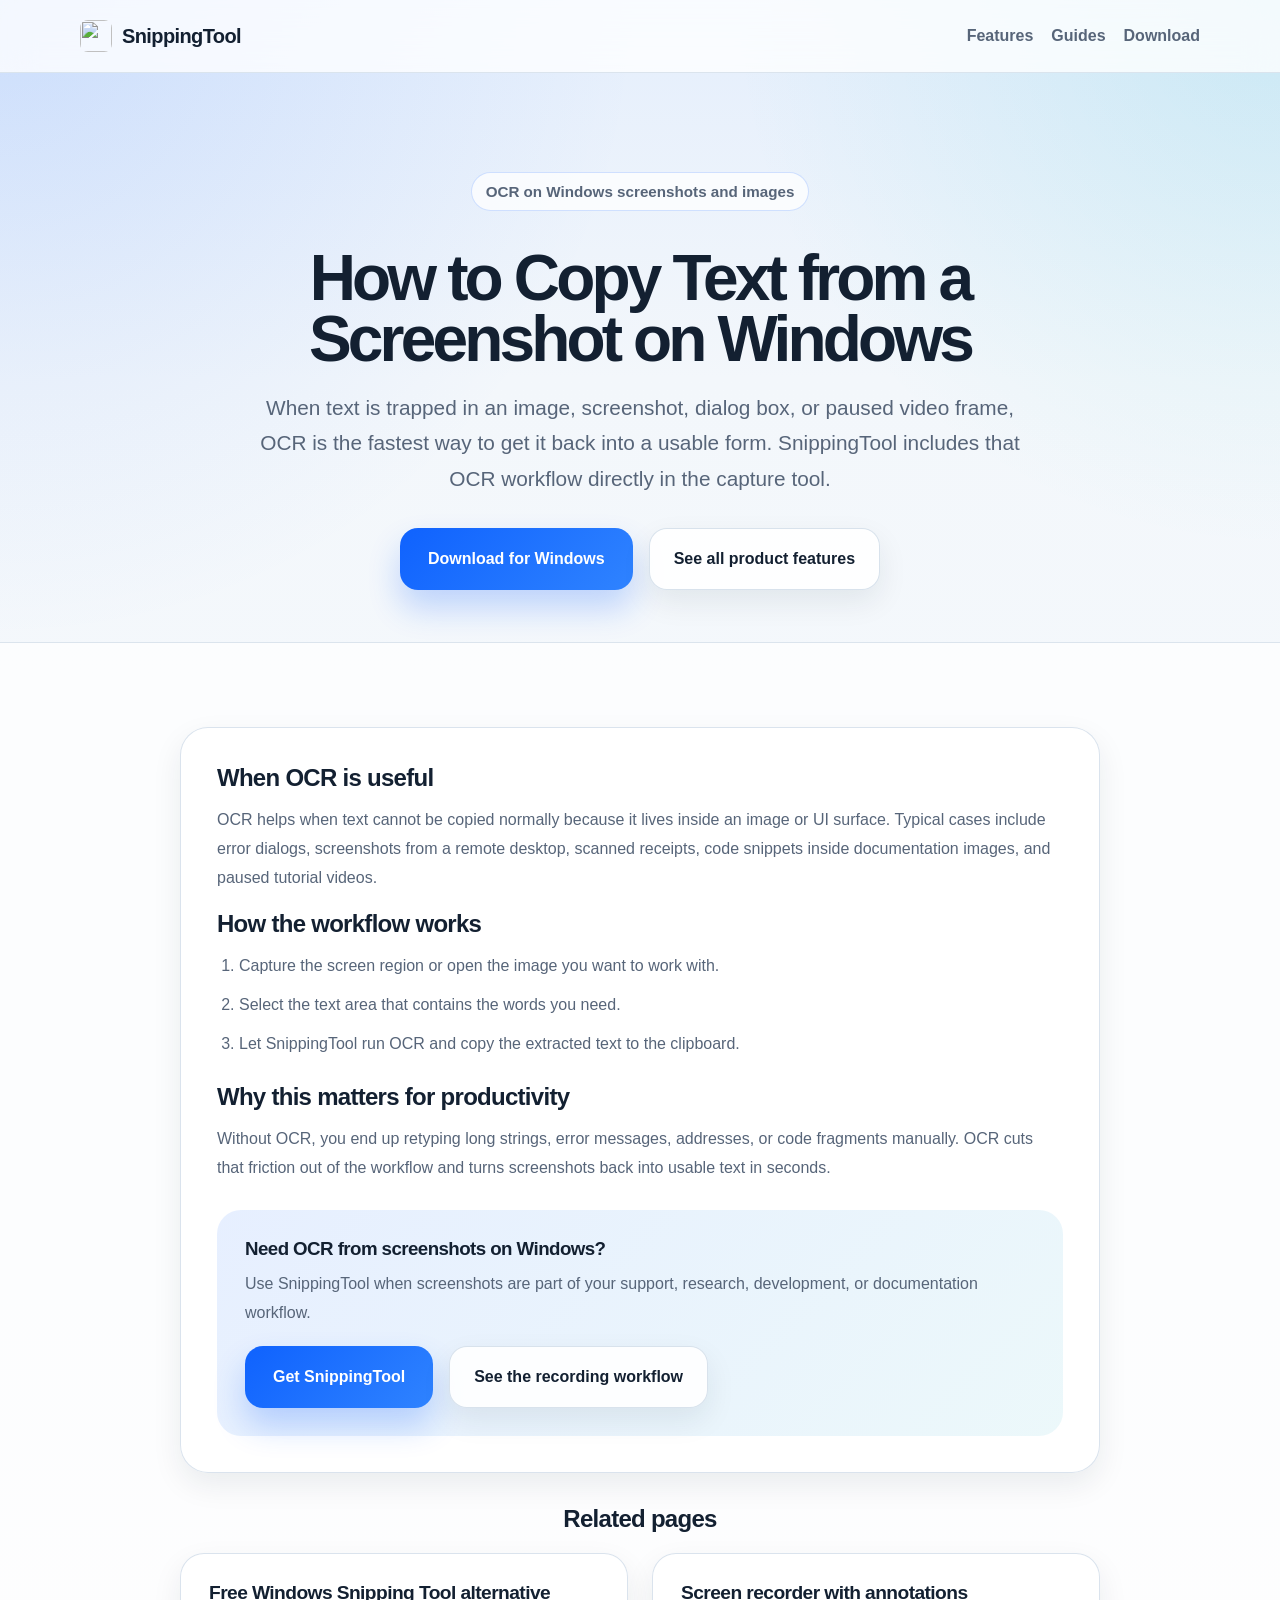
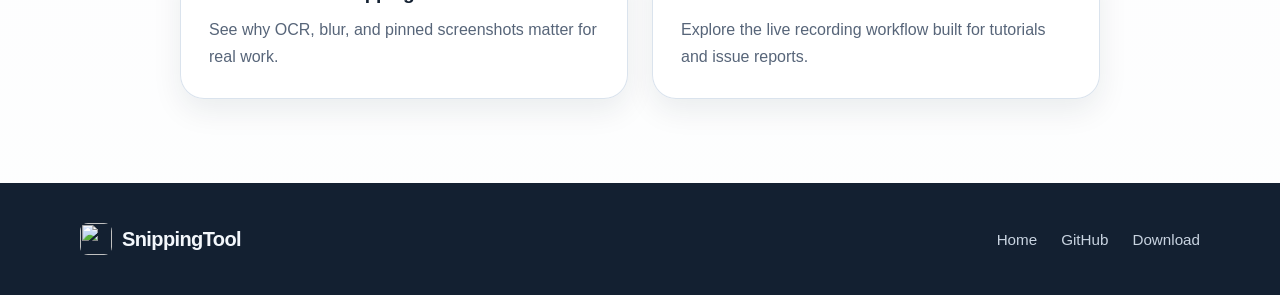
==== website/copy-text-from-screenshot-windows.html @ f59ec44c "Add guides section and three new resource pages" ====
<!DOCTYPE html>
<html lang="en">
<head>
    <meta charset="UTF-8">
    <meta name="viewport" content="width=device-width, initial-scale=1.0">
    <title>How to Copy Text from a Screenshot on Windows | SnippingTool</title>
    <meta name="description" content="Need to copy text from a screenshot on Windows? Use SnippingTool OCR to extract text from screenshots, images, and paused video frames.">
    <meta name="robots" content="index, follow">
    <link rel="canonical" href="https://dimitar-radenkov.github.io/SnippingTool/copy-text-from-screenshot-windows.html">
    <link rel="icon" href="./favicon.ico" sizes="any">
    <link rel="apple-touch-icon" href="./app-icon.png">
    <meta property="og:type" content="article">
    <meta property="og:title" content="How to Copy Text from a Screenshot on Windows | SnippingTool">
    <meta property="og:description" content="Use OCR to extract text from screenshots, images, and UI captures on Windows.">
    <meta property="og:url" content="https://dimitar-radenkov.github.io/SnippingTool/copy-text-from-screenshot-windows.html">
    <meta property="og:site_name" content="SnippingTool">
    <meta property="og:image" content="https://dimitar-radenkov.github.io/SnippingTool/app-icon.png">
    <meta name="twitter:card" content="summary">
    <meta name="twitter:title" content="How to Copy Text from a Screenshot on Windows | SnippingTool">
    <meta name="twitter:description" content="Extract text from screenshots on Windows with built-in OCR.">
    <meta name="twitter:image" content="https://dimitar-radenkov.github.io/SnippingTool/app-icon.png">
    <link rel="stylesheet" href="./styles.css">
    <script type="application/ld+json">
        {
            "@context": "https://schema.org",
            "@type": "HowTo",
            "name": "How to copy text from a screenshot on Windows",
            "description": "Extract text from screenshots using SnippingTool OCR on Windows.",
            "step": [
                {
                    "@type": "HowToStep",
                    "name": "Capture or open the image",
                    "text": "Take a screenshot or open an image that contains the text you need."
                },
                {
                    "@type": "HowToStep",
                    "name": "Use the OCR selection",
                    "text": "Select the text area so SnippingTool can process it with OCR."
                },
                {
                    "@type": "HowToStep",
                    "name": "Copy the extracted text",
                    "text": "Copy the recognized text to the clipboard and paste it where you need it."
                }
            ],
            "url": "https://dimitar-radenkov.github.io/SnippingTool/copy-text-from-screenshot-windows.html"
        }
    </script>
</head>
<body>
    <nav class="site-nav">
        <div class="container nav-inner">
            <a class="brand" href="./index.html" aria-label="Go to the SnippingTool homepage">
                <img src="./app-icon.png" alt="" class="brand-logo" width="32" height="32">
                <span>SnippingTool</span>
            </a>
            <div class="nav-links">
                <a href="./index.html#features" class="nav-link">Features</a>
                <a href="./index.html#resources" class="nav-link">Guides</a>
                <a href="https://github.com/dimitar-radenkov/SnippingTool/releases/latest" class="nav-link">Download</a>
            </div>
        </div>
    </nav>

    <main class="hero article-hero">
        <div class="container hero-panel">
            <p class="hero-eyebrow">OCR on Windows screenshots and images</p>
            <h1 class="hero-title article-title">How to Copy Text from a Screenshot on Windows</h1>
            <p class="hero-copy">When text is trapped in an image, screenshot, dialog box, or paused video frame, OCR is the fastest way to get it back into a usable form. SnippingTool includes that OCR workflow directly in the capture tool.</p>
            <div class="hero-actions">
                <a href="https://github.com/dimitar-radenkov/SnippingTool/releases/latest" class="primary-button">Download for Windows</a>
                <a href="./index.html#features" class="secondary-link">See all product features</a>
            </div>
        </div>
    </main>

    <section class="section">
        <div class="container">
            <div class="content-shell">
                <article class="content-card">
                    <h2>When OCR is useful</h2>
                    <p>OCR helps when text cannot be copied normally because it lives inside an image or UI surface. Typical cases include error dialogs, screenshots from a remote desktop, scanned receipts, code snippets inside documentation images, and paused tutorial videos.</p>

                    <h2>How the workflow works</h2>
                    <ol>
                        <li>Capture the screen region or open the image you want to work with.</li>
                        <li>Select the text area that contains the words you need.</li>
                        <li>Let SnippingTool run OCR and copy the extracted text to the clipboard.</li>
                    </ol>

                    <h2>Why this matters for productivity</h2>
                    <p>Without OCR, you end up retyping long strings, error messages, addresses, or code fragments manually. OCR cuts that friction out of the workflow and turns screenshots back into usable text in seconds.</p>

                    <div class="cta-panel">
                        <h3>Need OCR from screenshots on Windows?</h3>
                        <p>Use SnippingTool when screenshots are part of your support, research, development, or documentation workflow.</p>
                        <div class="hero-actions compact-actions">
                            <a href="https://github.com/dimitar-radenkov/SnippingTool/releases/latest" class="primary-button">Get SnippingTool</a>
                            <a href="./screen-recorder-with-annotations-windows.html" class="secondary-link">See the recording workflow</a>
                        </div>
                    </div>
                </article>

                <div class="related-links-block">
                    <h2 class="related-heading">Related pages</h2>
                    <div class="resource-grid compact-grid">
                        <a href="./windows-snipping-tool-alternative.html" class="resource-card">
                            <h3 class="resource-title">Free Windows Snipping Tool alternative</h3>
                            <p class="resource-copy">See why OCR, blur, and pinned screenshots matter for real work.</p>
                        </a>
                        <a href="./screen-recorder-with-annotations-windows.html" class="resource-card">
                            <h3 class="resource-title">Screen recorder with annotations</h3>
                            <p class="resource-copy">Explore the live recording workflow built for tutorials and issue reports.</p>
                        </a>
                    </div>
                </div>
            </div>
        </div>
    </section>

    <footer class="footer">
        <div class="container footer-inner">
            <div class="brand">
                <img src="./app-icon.png" alt="" class="brand-logo" width="32" height="32">
                <span>SnippingTool</span>
            </div>
            <div class="footer-links">
                <a href="./index.html">Home</a>
                <a href="https://github.com/dimitar-radenkov/SnippingTool">GitHub</a>
                <a href="https://github.com/dimitar-radenkov/SnippingTool/releases/latest">Download</a>
            </div>
        </div>
    </footer>
</body>
</html>
---- website/styles.css ----
:root {
    --background: #f3f7fb;
    --background-accent: #e4eefc;
    --surface: rgba(255, 255, 255, 0.84);
    --surface-strong: #ffffff;
    --text: #132031;
    --muted: #576579;
    --line: #d7e1ec;
    --shadow: 0 24px 60px rgba(19, 32, 49, 0.12);
    --shadow-soft: 0 12px 30px rgba(19, 32, 49, 0.08);
    --accent: #0f62fe;
    --accent-strong: #0a4fd1;
    --accent-soft: #deebff;
    --success: #087443;
    --success-soft: #dcfce7;
    --error: #b42318;
    --error-soft: #fee4e2;
}

* {
    box-sizing: border-box;
}

html {
    scroll-behavior: smooth;
}

body {
    margin: 0;
    min-height: 100vh;
    color: var(--text);
    font-family: Bahnschrift, "Aptos", "Segoe UI", sans-serif;
    background:
        radial-gradient(circle at top left, rgba(15, 98, 254, 0.12), transparent 28%),
        radial-gradient(circle at top right, rgba(0, 183, 195, 0.12), transparent 24%),
        linear-gradient(180deg, var(--background-accent) 0%, var(--background) 20%, #f8fbfe 100%);
}

a {
    color: inherit;
    text-decoration: none;
}

button {
    font: inherit;
}

.container {
    width: min(1120px, calc(100% - 32px));
    margin: 0 auto;
}

.site-nav {
    position: sticky;
    top: 0;
    z-index: 10;
    border-bottom: 1px solid rgba(215, 225, 236, 0.9);
    background: rgba(255, 255, 255, 0.78);
    -webkit-backdrop-filter: blur(16px);
    backdrop-filter: blur(16px);
}

.nav-inner {
    display: flex;
    align-items: center;
    justify-content: space-between;
    gap: 16px;
    min-height: 72px;
}

.brand {
    display: inline-flex;
    align-items: center;
    gap: 10px;
    font-size: 1.25rem;
    font-weight: 700;
    letter-spacing: -0.03em;
}

.brand-logo {
    display: block;
    flex-shrink: 0;
    width: 32px;
    height: 32px;
    border-radius: 8px;
}

.nav-links {
    display: flex;
    align-items: center;
    gap: 18px;
}

.nav-link {
    color: var(--muted);
    font-weight: 600;
    transition: color 0.2s ease;
}

.nav-link:hover,
.nav-link:focus-visible {
    color: var(--accent);
}

.github-link {
    display: inline-flex;
    align-items: center;
    justify-content: center;
    width: 44px;
    height: 44px;
    border: 1px solid var(--line);
    border-radius: 999px;
    background: rgba(255, 255, 255, 0.92);
    box-shadow: var(--shadow-soft);
    color: var(--muted);
    transition:
        transform 0.2s ease,
        color 0.2s ease,
        border-color 0.2s ease;
}

.github-link:hover,
.github-link:focus-visible {
    transform: translateY(-1px);
    color: var(--text);
    border-color: rgba(15, 98, 254, 0.35);
}

.hero {
    padding: 84px 0 72px;
}

.hero-panel {
    text-align: center;
}

.hero-eyebrow {
    display: inline-flex;
    align-items: center;
    gap: 8px;
    padding: 10px 14px;
    border: 1px solid rgba(15, 98, 254, 0.18);
    border-radius: 999px;
    background: rgba(255, 255, 255, 0.74);
    color: var(--muted);
    font-size: 0.95rem;
    font-weight: 600;
}

.hero-title {
    margin: 22px auto 20px;
    max-width: 860px;
    font-size: clamp(3rem, 5vw, 5rem);
    line-height: 0.95;
    letter-spacing: -0.06em;
}

.gradient-text {
    background: linear-gradient(120deg, #0f62fe 0%, #0aa6c2 100%);
    -webkit-background-clip: text;
    background-clip: text;
    color: transparent;
}

.hero-copy {
    margin: 0 auto 32px;
    max-width: 760px;
    color: var(--muted);
    font-size: clamp(1.1rem, 2vw, 1.3rem);
    line-height: 1.7;
}

.hero-actions {
    display: flex;
    flex-wrap: wrap;
    justify-content: center;
    align-items: stretch;
    gap: 16px;
    margin-bottom: 12px;
}

.primary-button {
    display: inline-flex;
    align-items: center;
    justify-content: center;
    gap: 12px;
    min-height: 62px;
    padding: 0 28px;
    border-radius: 18px;
    background: linear-gradient(135deg, var(--accent) 0%, #2f83ff 100%);
    color: #ffffff;
    font-weight: 700;
    box-shadow: 0 18px 32px rgba(15, 98, 254, 0.24);
    transition:
        transform 0.2s ease,
        box-shadow 0.2s ease,
        background 0.2s ease;
}

.primary-button:hover,
.primary-button:focus-visible {
    transform: translateY(-2px);
    box-shadow: 0 22px 38px rgba(15, 98, 254, 0.28);
    background: linear-gradient(135deg, var(--accent-strong) 0%, #226fe3 100%);
}

.command-button {
    position: relative;
    display: inline-flex;
    align-items: center;
    justify-content: space-between;
    gap: 18px;
    min-height: 62px;
    max-width: 100%;
    padding: 0 20px;
    border: 1px solid var(--line);
    border-radius: 18px;
    background: rgba(255, 255, 255, 0.9);
    color: var(--text);
    cursor: pointer;
    box-shadow:
        inset 0 1px 0 rgba(255, 255, 255, 0.8),
        var(--shadow-soft);
    transition:
        transform 0.2s ease,
        border-color 0.2s ease,
        box-shadow 0.2s ease;
}

.command-button:hover,
.command-button:focus-visible {
    transform: translateY(-2px);
    border-color: rgba(15, 98, 254, 0.35);
    box-shadow:
        inset 0 1px 0 rgba(255, 255, 255, 0.8),
        0 18px 34px rgba(19, 32, 49, 0.12);
}

.command-button:disabled {
    cursor: progress;
    opacity: 0.86;
}

.command-content {
    display: flex;
    align-items: center;
    gap: 12px;
    min-width: 0;
}

.command-text {
    min-width: 0;
    overflow-wrap: anywhere;
    text-align: left;
    color: #29384a;
    font-family: Consolas, "Cascadia Code", monospace;
    font-size: 0.95rem;
}

.command-prefix {
    color: #7b8794;
}

.command-icon {
    flex-shrink: 0;
    color: #6f7a88;
}

.command-tooltip {
    position: absolute;
    top: -42px;
    left: 50%;
    transform: translateX(-50%);
    padding: 6px 10px;
    border-radius: 999px;
    background: #132031;
    color: #ffffff;
    font-size: 0.78rem;
    font-weight: 600;
    white-space: nowrap;
    opacity: 0;
    pointer-events: none;
    transition: opacity 0.2s ease;
}

.command-button:hover .command-tooltip,
.command-button:focus-visible .command-tooltip {
    opacity: 1;
}

.copy-status {
    min-height: 24px;
    margin: 0 0 48px;
    color: var(--muted);
    font-size: 0.95rem;
    font-weight: 600;
}

.copy-status.is-success {
    color: var(--success);
}

.copy-status.is-error {
    color: var(--error);
}

.video-shell {
    position: relative;
    overflow: hidden;
    max-width: 1040px;
    margin: 0 auto;
    border: 1px solid rgba(215, 225, 236, 0.9);
    border-radius: 28px;
    background: var(--surface-strong);
    box-shadow: var(--shadow);
}

.video-overlay {
    position: absolute;
    inset: 0;
    pointer-events: none;
    background: linear-gradient(180deg, transparent 0%, rgba(19, 32, 49, 0.1) 100%);
}

.video-player {
    display: block;
    width: 100%;
    height: auto;
}

.section {
    padding: 84px 0;
    border-top: 1px solid rgba(215, 225, 236, 0.9);
    background: rgba(255, 255, 255, 0.72);
}

.section-alt {
    background: linear-gradient(180deg, rgba(230, 240, 252, 0.58) 0%, rgba(255, 255, 255, 0.86) 100%);
}

.section-header {
    max-width: 680px;
    margin: 0 auto 48px;
    text-align: center;
}

.section-title {
    margin: 0 0 14px;
    font-size: clamp(2rem, 3vw, 2.8rem);
    letter-spacing: -0.04em;
}

.section-copy {
    margin: 0;
    color: var(--muted);
    font-size: 1.1rem;
}

.feature-grid {
    display: grid;
    grid-template-columns: repeat(2, minmax(0, 1fr));
    gap: 24px;
}

.comparison-grid {
    display: grid;
    grid-template-columns: repeat(3, minmax(0, 1fr));
    gap: 24px;
    margin-bottom: 28px;
}

.resource-grid {
    display: grid;
    grid-template-columns: repeat(3, minmax(0, 1fr));
    gap: 24px;
}

.resource-card {
    display: block;
    padding: 28px;
    border: 1px solid rgba(215, 225, 236, 0.92);
    border-radius: 24px;
    background: rgba(255, 255, 255, 0.96);
    box-shadow: var(--shadow-soft);
    transition:
        transform 0.2s ease,
        border-color 0.2s ease,
        box-shadow 0.2s ease;
}

.resource-card:hover,
.resource-card:focus-visible {
    transform: translateY(-2px);
    border-color: rgba(15, 98, 254, 0.26);
    box-shadow: 0 18px 34px rgba(19, 32, 49, 0.12);
}

.resource-title {
    margin: 0 0 12px;
    font-size: 1.2rem;
    letter-spacing: -0.03em;
}

.resource-copy {
    margin: 0;
    color: var(--muted);
    line-height: 1.7;
}

.comparison-card {
    padding: 28px;
    border: 1px solid rgba(215, 225, 236, 0.92);
    border-radius: 24px;
    background: rgba(255, 255, 255, 0.96);
    box-shadow: var(--shadow-soft);
}

.comparison-title {
    margin: 0 0 12px;
    font-size: 1.2rem;
    letter-spacing: -0.03em;
}

.comparison-copy {
    margin: 0;
    color: var(--muted);
    line-height: 1.7;
}

.seo-copy-block {
    max-width: 920px;
    margin: 0 auto;
    color: var(--muted);
    font-size: 1.05rem;
    line-height: 1.8;
}

.seo-copy-block p {
    margin: 0 0 16px;
}

.seo-copy-block p:last-child {
    margin-bottom: 0;
}

.article-hero {
    padding-bottom: 40px;
}

.article-title {
    max-width: 900px;
}

.secondary-link {
    display: inline-flex;
    align-items: center;
    justify-content: center;
    min-height: 62px;
    padding: 0 24px;
    border: 1px solid rgba(215, 225, 236, 0.96);
    border-radius: 18px;
    background: rgba(255, 255, 255, 0.88);
    color: var(--text);
    font-weight: 700;
    box-shadow: var(--shadow-soft);
    transition:
        transform 0.2s ease,
        border-color 0.2s ease,
        box-shadow 0.2s ease;
}

.secondary-link:hover,
.secondary-link:focus-visible {
    transform: translateY(-2px);
    border-color: rgba(15, 98, 254, 0.26);
    box-shadow: 0 18px 34px rgba(19, 32, 49, 0.12);
}

.content-shell {
    max-width: 920px;
    margin: 0 auto;
}

.content-card {
    padding: 36px;
    border: 1px solid rgba(215, 225, 236, 0.92);
    border-radius: 28px;
    background: rgba(255, 255, 255, 0.96);
    box-shadow: var(--shadow-soft);
}

.content-card h2,
.content-card h3 {
    margin: 0 0 14px;
    letter-spacing: -0.03em;
}

.content-card h2 + p,
.content-card h2 + ul,
.content-card h2 + ol,
.content-card h3 + p {
    margin-top: 0;
}

.content-card p,
.content-card li {
    color: var(--muted);
    line-height: 1.8;
}

.content-card p {
    margin: 0 0 18px;
}

.content-card ul,
.content-card ol {
    margin: 0 0 24px;
    padding-left: 22px;
}

.content-card li + li {
    margin-top: 10px;
}

.cta-panel {
    margin-top: 28px;
    padding: 28px;
    border-radius: 24px;
    background: linear-gradient(135deg, rgba(15, 98, 254, 0.1) 0%, rgba(10, 166, 194, 0.08) 100%);
}

.cta-panel h3 {
    margin: 0 0 10px;
}

.cta-panel p {
    margin: 0 0 18px;
}

.compact-actions {
    justify-content: flex-start;
    margin-bottom: 0;
}

.related-links-block {
    margin-top: 32px;
}

.related-heading {
    margin: 0 0 20px;
    text-align: center;
    letter-spacing: -0.03em;
}

.compact-grid {
    grid-template-columns: repeat(2, minmax(0, 1fr));
}

.feature-card {
    padding: 32px;
    border: 1px solid rgba(215, 225, 236, 0.92);
    border-radius: 24px;
    background: rgba(255, 255, 255, 0.92);
    box-shadow: var(--shadow-soft);
}

.feature-icon {
    display: inline-flex;
    align-items: center;
    justify-content: center;
    width: 52px;
    height: 52px;
    border-radius: 16px;
    margin-bottom: 22px;
}

.feature-icon.blue {
    background: #dce9ff;
    color: #0f62fe;
}

.feature-icon.teal {
    background: #daf5f8;
    color: #0b90a5;
}

.feature-icon.green {
    background: #dcfce7;
    color: #087443;
}

.feature-icon.orange {
    background: #ffead5;
    color: #c2410c;
}

.feature-title {
    margin: 0 0 12px;
    font-size: 1.35rem;
    letter-spacing: -0.03em;
}

.feature-copy {
    margin: 0;
    color: var(--muted);
    line-height: 1.7;
}

.footer {
    padding: 40px 0;
    background: #132031;
    color: #f3f7fb;
}

.footer-inner {
    display: flex;
    align-items: center;
    justify-content: space-between;
    gap: 20px;
    flex-wrap: wrap;
}

.footer-links {
    display: flex;
    flex-wrap: wrap;
    gap: 16px 24px;
    justify-content: center;
    color: #c8d3e0;
    font-size: 0.95rem;
}

.footer-links a {
    transition: color 0.2s ease;
}

.footer-links a:hover,
.footer-links a:focus-visible {
    color: #ffffff;
}

@media (max-width: 900px) {
    .feature-grid,
    .comparison-grid,
    .resource-grid,
    .compact-grid {
        grid-template-columns: 1fr;
    }
}

@media (max-width: 720px) {
    .hero {
        padding-top: 56px;
    }

    .nav-link {
        display: none;
    }

    .command-button,
    .primary-button,
    .secondary-link {
        width: 100%;
    }

    .content-card {
        padding: 28px;
    }

    .copy-status {
        margin-bottom: 36px;
    }

    .footer-inner {
        justify-content: center;
        text-align: center;
    }
}
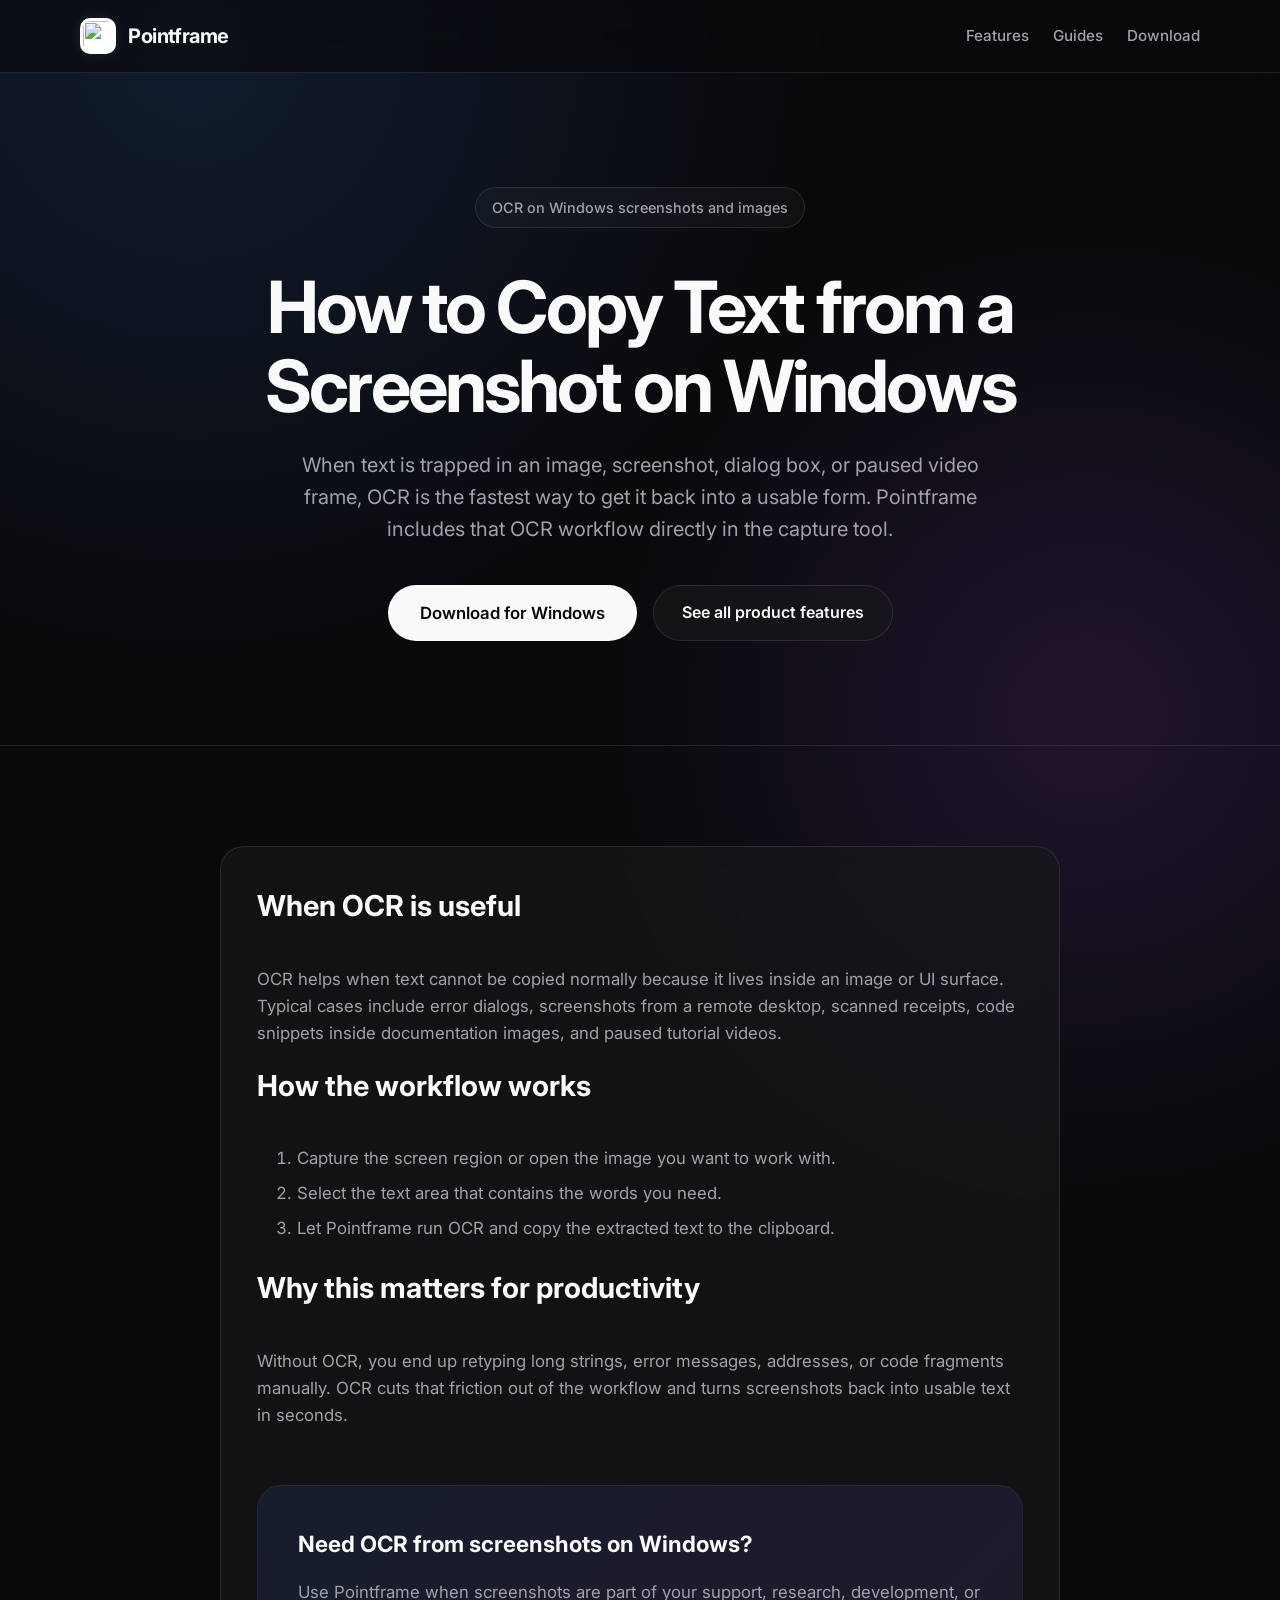
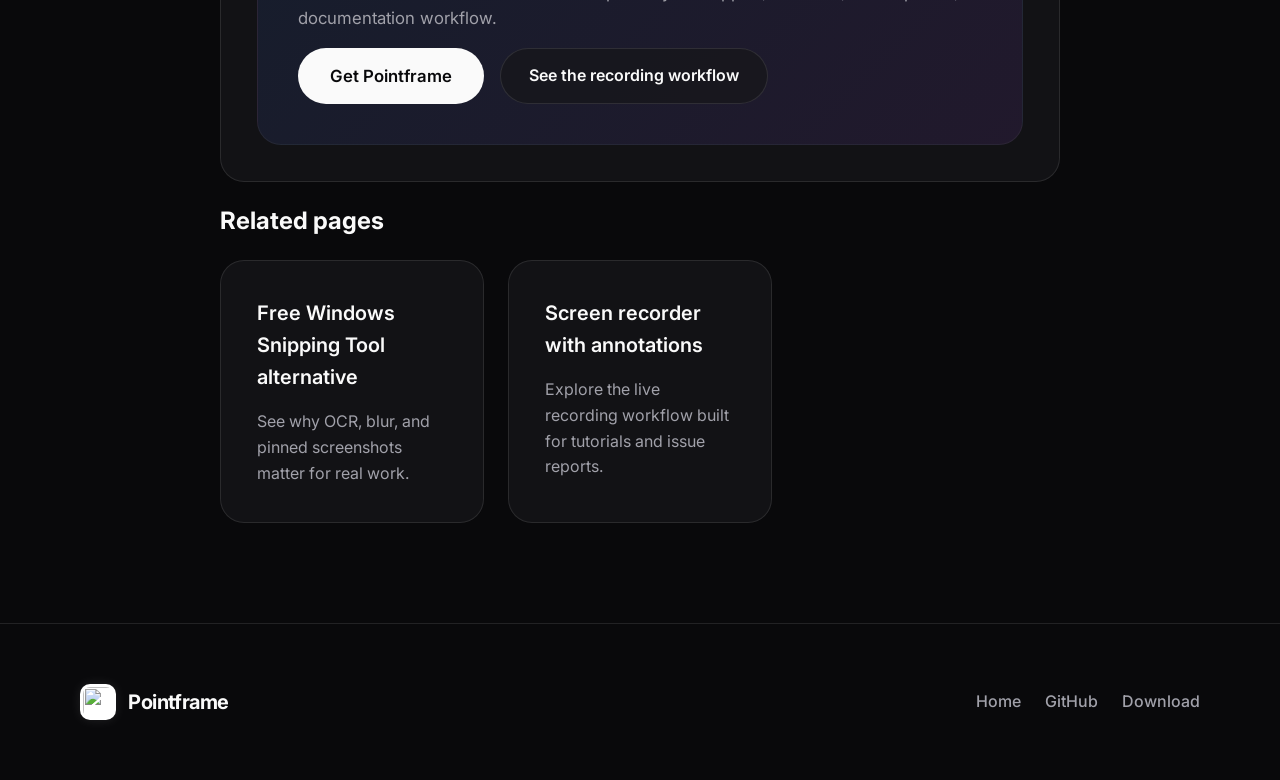
==== commit 2d25a04e: "transition to pointframe" ====
--- a/website/copy-text-from-screenshot-windows.html
+++ b/website/copy-text-from-screenshot-windows.html
@@ -3,29 +3,33 @@
 <head>
     <meta charset="UTF-8">
     <meta name="viewport" content="width=device-width, initial-scale=1.0">
-    <title>How to Copy Text from a Screenshot on Windows | SnippingTool</title>
-    <meta name="description" content="Need to copy text from a screenshot on Windows? Use SnippingTool OCR to extract text from screenshots, images, and paused video frames.">
+    <title>How to Copy Text from a Screenshot on Windows | Pointframe</title>
+    <meta name="description" content="Need to copy text from a screenshot on Windows? Use Pointframe OCR to extract text from screenshots, images, and paused video frames.">
     <meta name="robots" content="index, follow">
     <link rel="canonical" href="https://dimitar-radenkov.github.io/SnippingTool/copy-text-from-screenshot-windows.html">
     <link rel="icon" href="./favicon.ico" sizes="any">
     <link rel="apple-touch-icon" href="./app-icon.png">
     <meta property="og:type" content="article">
-    <meta property="og:title" content="How to Copy Text from a Screenshot on Windows | SnippingTool">
+    <meta property="og:title" content="How to Copy Text from a Screenshot on Windows | Pointframe">
     <meta property="og:description" content="Use OCR to extract text from screenshots, images, and UI captures on Windows.">
     <meta property="og:url" content="https://dimitar-radenkov.github.io/SnippingTool/copy-text-from-screenshot-windows.html">
-    <meta property="og:site_name" content="SnippingTool">
-    <meta property="og:image" content="https://dimitar-radenkov.github.io/SnippingTool/app-icon.png">
-    <meta name="twitter:card" content="summary">
-    <meta name="twitter:title" content="How to Copy Text from a Screenshot on Windows | SnippingTool">
+    <meta property="og:site_name" content="Pointframe">
+    <meta property="og:image" content="https://dimitar-radenkov.github.io/SnippingTool/social-preview.png">
+    <meta property="og:image:width" content="1200">
+    <meta property="og:image:height" content="630">
+    <meta property="og:image:alt" content="Pointframe social preview showing screen capture, recording, and OCR workflow highlights.">
+    <meta name="twitter:card" content="summary_large_image">
+    <meta name="twitter:title" content="How to Copy Text from a Screenshot on Windows | Pointframe">
     <meta name="twitter:description" content="Extract text from screenshots on Windows with built-in OCR.">
-    <meta name="twitter:image" content="https://dimitar-radenkov.github.io/SnippingTool/app-icon.png">
+    <meta name="twitter:image" content="https://dimitar-radenkov.github.io/SnippingTool/social-preview.png">
+    <meta name="twitter:image:alt" content="Pointframe social preview showing screen capture, recording, and OCR workflow highlights.">
     <link rel="stylesheet" href="./styles.css">
     <script type="application/ld+json">
         {
             "@context": "https://schema.org",
             "@type": "HowTo",
             "name": "How to copy text from a screenshot on Windows",
-            "description": "Extract text from screenshots using SnippingTool OCR on Windows.",
+            "description": "Extract text from screenshots using Pointframe OCR on Windows.",
             "step": [
                 {
                     "@type": "HowToStep",
@@ -35,7 +39,7 @@
                 {
                     "@type": "HowToStep",
                     "name": "Use the OCR selection",
-                    "text": "Select the text area so SnippingTool can process it with OCR."
+                    "text": "Select the text area so Pointframe can process it with OCR."
                 },
                 {
                     "@type": "HowToStep",
@@ -50,9 +54,9 @@
 <body>
     <nav class="site-nav">
         <div class="container nav-inner">
-            <a class="brand" href="./index.html" aria-label="Go to the SnippingTool homepage">
+            <a class="brand" href="./index.html" aria-label="Go to the Pointframe homepage">
                 <img src="./app-icon.png" alt="" class="brand-logo" width="32" height="32">
-                <span>SnippingTool</span>
+                <span>Pointframe</span>
             </a>
             <div class="nav-links">
                 <a href="./index.html#features" class="nav-link">Features</a>
@@ -66,7 +70,7 @@
         <div class="container hero-panel">
             <p class="hero-eyebrow">OCR on Windows screenshots and images</p>
             <h1 class="hero-title article-title">How to Copy Text from a Screenshot on Windows</h1>
-            <p class="hero-copy">When text is trapped in an image, screenshot, dialog box, or paused video frame, OCR is the fastest way to get it back into a usable form. SnippingTool includes that OCR workflow directly in the capture tool.</p>
+            <p class="hero-copy">When text is trapped in an image, screenshot, dialog box, or paused video frame, OCR is the fastest way to get it back into a usable form. Pointframe includes that OCR workflow directly in the capture tool.</p>
             <div class="hero-actions">
                 <a href="https://github.com/dimitar-radenkov/SnippingTool/releases/latest" class="primary-button">Download for Windows</a>
                 <a href="./index.html#features" class="secondary-link">See all product features</a>
@@ -85,7 +89,7 @@
                     <ol>
                         <li>Capture the screen region or open the image you want to work with.</li>
                         <li>Select the text area that contains the words you need.</li>
-                        <li>Let SnippingTool run OCR and copy the extracted text to the clipboard.</li>
+                        <li>Let Pointframe run OCR and copy the extracted text to the clipboard.</li>
                     </ol>
 
                     <h2>Why this matters for productivity</h2>
@@ -93,9 +97,9 @@
 
                     <div class="cta-panel">
                         <h3>Need OCR from screenshots on Windows?</h3>
-                        <p>Use SnippingTool when screenshots are part of your support, research, development, or documentation workflow.</p>
+                        <p>Use Pointframe when screenshots are part of your support, research, development, or documentation workflow.</p>
                         <div class="hero-actions compact-actions">
-                            <a href="https://github.com/dimitar-radenkov/SnippingTool/releases/latest" class="primary-button">Get SnippingTool</a>
+                            <a href="https://github.com/dimitar-radenkov/SnippingTool/releases/latest" class="primary-button">Get Pointframe</a>
                             <a href="./screen-recorder-with-annotations-windows.html" class="secondary-link">See the recording workflow</a>
                         </div>
                     </div>
@@ -122,7 +126,7 @@
         <div class="container footer-inner">
             <div class="brand">
                 <img src="./app-icon.png" alt="" class="brand-logo" width="32" height="32">
-                <span>SnippingTool</span>
+                <span>Pointframe</span>
             </div>
             <div class="footer-links">
                 <a href="./index.html">Home</a>
--- a/website/styles.css
+++ b/website/styles.css
@@ -1,20 +1,22 @@
+@import url('https://fonts.googleapis.com/css2?family=Inter:wght@400;500;600;700&display=swap');
+
 :root {
-    --background: #f3f7fb;
-    --background-accent: #e4eefc;
-    --surface: rgba(255, 255, 255, 0.84);
-    --surface-strong: #ffffff;
-    --text: #132031;
-    --muted: #576579;
-    --line: #d7e1ec;
-    --shadow: 0 24px 60px rgba(19, 32, 49, 0.12);
-    --shadow-soft: 0 12px 30px rgba(19, 32, 49, 0.08);
-    --accent: #0f62fe;
-    --accent-strong: #0a4fd1;
-    --accent-soft: #deebff;
-    --success: #087443;
-    --success-soft: #dcfce7;
-    --error: #b42318;
-    --error-soft: #fee4e2;
+    --background: #09090b;
+    --background-accent: #18181b;
+    --surface: rgba(24, 24, 27, 0.7);
+    --surface-strong: #27272a;
+    --text: #fafafa;
+    --muted: #a1a1aa;
+    --line: rgba(255, 255, 255, 0.1);
+    --shadow: 0 24px 60px rgba(0, 0, 0, 0.4);
+    --shadow-soft: 0 12px 30px rgba(0, 0, 0, 0.2);
+    --accent: #3b82f6;
+    --accent-strong: #60a5fa;
+    --accent-soft: rgba(59, 130, 246, 0.15);
+    --success: #10b981;
+    --success-soft: rgba(16, 185, 129, 0.15);
+    --error: #ef4444;
+    --error-soft: rgba(239, 68, 68, 0.15);
 }
 
 * {
@@ -23,17 +25,19 @@
 
 html {
     scroll-behavior: smooth;
+    color-scheme: dark;
 }
 
 body {
     margin: 0;
     min-height: 100vh;
     color: var(--text);
-    font-family: Bahnschrift, "Aptos", "Segoe UI", sans-serif;
-    background:
-        radial-gradient(circle at top left, rgba(15, 98, 254, 0.12), transparent 28%),
-        radial-gradient(circle at top right, rgba(0, 183, 195, 0.12), transparent 24%),
-        linear-gradient(180deg, var(--background-accent) 0%, var(--background) 20%, #f8fbfe 100%);
+    font-family: 'Inter', system-ui, -apple-system, sans-serif;
+    background: 
+        radial-gradient(circle at 15% 50px, rgba(59, 130, 246, 0.15), transparent 25%),
+        radial-gradient(circle at 85% 30%, rgba(168, 85, 247, 0.15), transparent 25%),
+        var(--background);
+    line-height: 1.6;
 }
 
 a {
@@ -46,7 +50,7 @@
 }
 
 .container {
-    width: min(1120px, calc(100% - 32px));
+    width: min(1120px, calc(100% - 48px));
     margin: 0 auto;
 }
 
@@ -54,10 +58,10 @@
     position: sticky;
     top: 0;
     z-index: 10;
-    border-bottom: 1px solid rgba(215, 225, 236, 0.9);
-    background: rgba(255, 255, 255, 0.78);
-    -webkit-backdrop-filter: blur(16px);
-    backdrop-filter: blur(16px);
+    border-bottom: 1px solid var(--line);
+    background: rgba(9, 9, 11, 0.6);
+    -webkit-backdrop-filter: blur(24px);
+    backdrop-filter: blur(24px);
 }
 
 .nav-inner {
@@ -71,63 +75,62 @@
 .brand {
     display: inline-flex;
     align-items: center;
-    gap: 10px;
+    gap: 12px;
     font-size: 1.25rem;
     font-weight: 700;
-    letter-spacing: -0.03em;
+    letter-spacing: -0.02em;
 }
 
 .brand-logo {
     display: block;
     flex-shrink: 0;
-    width: 32px;
-    height: 32px;
-    border-radius: 8px;
+    width: 36px;
+    height: 36px;
+    border-radius: 10px;
+    background: #ffffff;
+    padding: 3px;
+    box-shadow: 0 0 12px rgba(255, 255, 255, 0.1);
 }
 
 .nav-links {
     display: flex;
     align-items: center;
-    gap: 18px;
+    gap: 24px;
 }
 
 .nav-link {
     color: var(--muted);
-    font-weight: 600;
+    font-weight: 500;
+    font-size: 0.95rem;
     transition: color 0.2s ease;
 }
 
 .nav-link:hover,
 .nav-link:focus-visible {
-    color: var(--accent);
+    color: var(--text);
 }
 
 .github-link {
     display: inline-flex;
     align-items: center;
     justify-content: center;
-    width: 44px;
-    height: 44px;
+    width: 40px;
+    height: 40px;
     border: 1px solid var(--line);
     border-radius: 999px;
-    background: rgba(255, 255, 255, 0.92);
-    box-shadow: var(--shadow-soft);
-    color: var(--muted);
-    transition:
-        transform 0.2s ease,
-        color 0.2s ease,
-        border-color 0.2s ease;
-}
-
-.github-link:hover,
-.github-link:focus-visible {
-    transform: translateY(-1px);
+    background: var(--surface);
     color: var(--text);
-    border-color: rgba(15, 98, 254, 0.35);
+    transition: all 0.3s ease;
+}
+
+.github-link:hover {
+    background: var(--surface-strong);
+    transform: translateY(-2px);
+    box-shadow: 0 8px 24px rgba(0,0,0,0.4);
 }
 
 .hero {
-    padding: 84px 0 72px;
+    padding: 100px 0 80px;
 }
 
 .hero-panel {
@@ -138,36 +141,38 @@
     display: inline-flex;
     align-items: center;
     gap: 8px;
-    padding: 10px 14px;
-    border: 1px solid rgba(15, 98, 254, 0.18);
+    padding: 8px 16px;
+    border: 1px solid rgba(255,255,255,0.1);
     border-radius: 999px;
-    background: rgba(255, 255, 255, 0.74);
-    color: var(--muted);
-    font-size: 0.95rem;
-    font-weight: 600;
+    background: rgba(255,255,255,0.03);
+    color: var(--muted);
+    font-size: 0.9rem;
+    font-weight: 500;
+    -webkit-backdrop-filter: blur(10px);
+    backdrop-filter: blur(10px);
 }
 
 .hero-title {
-    margin: 22px auto 20px;
-    max-width: 860px;
-    font-size: clamp(3rem, 5vw, 5rem);
-    line-height: 0.95;
-    letter-spacing: -0.06em;
+    margin: 24px auto;
+    max-width: 900px;
+    font-size: clamp(3rem, 6vw, 4.5rem);
+    line-height: 1.1;
+    letter-spacing: -0.04em;
+    font-weight: 700;
 }
 
 .gradient-text {
-    background: linear-gradient(120deg, #0f62fe 0%, #0aa6c2 100%);
+    background: linear-gradient(135deg, #3b82f6 0%, #a855f7 100%);
     -webkit-background-clip: text;
     background-clip: text;
     color: transparent;
 }
 
 .hero-copy {
-    margin: 0 auto 32px;
-    max-width: 760px;
-    color: var(--muted);
-    font-size: clamp(1.1rem, 2vw, 1.3rem);
-    line-height: 1.7;
+    margin: 0 auto 40px;
+    max-width: 700px;
+    color: var(--muted);
+    font-size: clamp(1.1rem, 2vw, 1.25rem);
 }
 
 .hero-actions {
@@ -176,32 +181,31 @@
     justify-content: center;
     align-items: stretch;
     gap: 16px;
-    margin-bottom: 12px;
+    margin-bottom: 24px;
 }
 
 .primary-button {
     display: inline-flex;
     align-items: center;
     justify-content: center;
-    gap: 12px;
-    min-height: 62px;
-    padding: 0 28px;
-    border-radius: 18px;
-    background: linear-gradient(135deg, var(--accent) 0%, #2f83ff 100%);
-    color: #ffffff;
-    font-weight: 700;
-    box-shadow: 0 18px 32px rgba(15, 98, 254, 0.24);
-    transition:
-        transform 0.2s ease,
-        box-shadow 0.2s ease,
-        background 0.2s ease;
-}
-
-.primary-button:hover,
-.primary-button:focus-visible {
+    min-height: 56px;
+    padding: 0 32px;
+    border-radius: 999px;
+    background: var(--text);
+    color: var(--background);
+    font-weight: 600;
+    font-size: 1.05rem;
+    transition: all 0.3s ease;
+}
+
+.primary-button:hover {
     transform: translateY(-2px);
-    box-shadow: 0 22px 38px rgba(15, 98, 254, 0.28);
-    background: linear-gradient(135deg, var(--accent-strong) 0%, #226fe3 100%);
+    box-shadow: 0 12px 32px rgba(255,255,255,0.15);
+    background: #e4e4e7;
+}
+
+.primary-button svg {
+    margin-right: 12px;
 }
 
 .command-button {
@@ -210,116 +214,99 @@
     align-items: center;
     justify-content: space-between;
     gap: 18px;
-    min-height: 62px;
-    max-width: 100%;
-    padding: 0 20px;
+    min-height: 56px;
+    padding: 0 24px;
     border: 1px solid var(--line);
-    border-radius: 18px;
-    background: rgba(255, 255, 255, 0.9);
+    border-radius: 999px;
+    background: var(--surface);
     color: var(--text);
     cursor: pointer;
-    box-shadow:
-        inset 0 1px 0 rgba(255, 255, 255, 0.8),
-        var(--shadow-soft);
-    transition:
-        transform 0.2s ease,
-        border-color 0.2s ease,
-        box-shadow 0.2s ease;
-}
-
-.command-button:hover,
-.command-button:focus-visible {
+    transition: all 0.3s ease;
+    -webkit-backdrop-filter: blur(10px);
+    backdrop-filter: blur(10px);
+}
+
+.command-button:hover {
+    border-color: rgba(255,255,255,0.2);
+    background: var(--surface-strong);
     transform: translateY(-2px);
-    border-color: rgba(15, 98, 254, 0.35);
-    box-shadow:
-        inset 0 1px 0 rgba(255, 255, 255, 0.8),
-        0 18px 34px rgba(19, 32, 49, 0.12);
-}
-
-.command-button:disabled {
-    cursor: progress;
-    opacity: 0.86;
 }
 
 .command-content {
     display: flex;
     align-items: center;
     gap: 12px;
-    min-width: 0;
 }
 
 .command-text {
-    min-width: 0;
-    overflow-wrap: anywhere;
-    text-align: left;
-    color: #29384a;
-    font-family: Consolas, "Cascadia Code", monospace;
-    font-size: 0.95rem;
+    font-family: 'JetBrains Mono', Consolas, monospace;
+    font-size: 0.9rem;
+    color: #e4e4e7;
 }
 
 .command-prefix {
-    color: #7b8794;
+    color: var(--muted);
 }
 
 .command-icon {
-    flex-shrink: 0;
-    color: #6f7a88;
+    color: var(--muted);
 }
 
 .command-tooltip {
     position: absolute;
-    top: -42px;
+    top: -46px;
     left: 50%;
-    transform: translateX(-50%);
-    padding: 6px 10px;
-    border-radius: 999px;
-    background: #132031;
-    color: #ffffff;
-    font-size: 0.78rem;
+    transform: translateX(-50%) scale(0.95);
+    padding: 8px 14px;
+    border-radius: 8px;
+    background: var(--text);
+    color: var(--background);
+    font-size: 0.8rem;
     font-weight: 600;
-    white-space: nowrap;
     opacity: 0;
     pointer-events: none;
-    transition: opacity 0.2s ease;
-}
-
-.command-button:hover .command-tooltip,
-.command-button:focus-visible .command-tooltip {
+    transition: all 0.2s cubic-bezier(0.16, 1, 0.3, 1);
+}
+
+.command-button:hover .command-tooltip {
     opacity: 1;
+    transform: translateX(-50%) scale(1);
 }
 
 .copy-status {
     min-height: 24px;
-    margin: 0 0 48px;
-    color: var(--muted);
-    font-size: 0.95rem;
-    font-weight: 600;
-}
-
-.copy-status.is-success {
-    color: var(--success);
-}
-
-.copy-status.is-error {
-    color: var(--error);
-}
+    margin: 0;
+    color: var(--muted);
+    font-size: 0.9rem;
+}
+.copy-status.is-success { color: var(--success); }
+.copy-status.is-error { color: var(--error); }
 
 .video-shell {
     position: relative;
     overflow: hidden;
     max-width: 1040px;
-    margin: 0 auto;
-    border: 1px solid rgba(215, 225, 236, 0.9);
-    border-radius: 28px;
-    background: var(--surface-strong);
-    box-shadow: var(--shadow);
+    margin: 60px auto 0;
+    border: 1px solid var(--line);
+    border-radius: 24px;
+    background: #000;
+    box-shadow: 0 32px 80px rgba(0,0,0,0.5);
+}
+
+.video-shell-showcase {
+    margin-top: 80px;
 }
 
 .video-overlay {
     position: absolute;
     inset: 0;
     pointer-events: none;
-    background: linear-gradient(180deg, transparent 0%, rgba(19, 32, 49, 0.1) 100%);
+    box-shadow: inset 0 0 0 1px rgba(255,255,255,0.05);
+    border-radius: 24px;
+}
+
+.video-overlay-showcase {
+    border-radius: 24px;
 }
 
 .video-player {
@@ -328,350 +315,209 @@
     height: auto;
 }
 
+.video-player-showcase {
+    border-radius: 24px;
+    object-fit: cover;
+}
+
 .section {
-    padding: 84px 0;
-    border-top: 1px solid rgba(215, 225, 236, 0.9);
-    background: rgba(255, 255, 255, 0.72);
+    padding: 100px 0;
+    border-top: 1px solid var(--line);
 }
 
 .section-alt {
-    background: linear-gradient(180deg, rgba(230, 240, 252, 0.58) 0%, rgba(255, 255, 255, 0.86) 100%);
+    background: rgba(255,255,255,0.02);
 }
 
 .section-header {
-    max-width: 680px;
-    margin: 0 auto 48px;
+    max-width: 640px;
+    margin: 0 auto 64px;
     text-align: center;
 }
 
 .section-title {
-    margin: 0 0 14px;
-    font-size: clamp(2rem, 3vw, 2.8rem);
-    letter-spacing: -0.04em;
+    margin: 0 0 16px;
+    font-size: clamp(2rem, 3vw, 2.5rem);
+    letter-spacing: -0.03em;
 }
 
 .section-copy {
-    margin: 0;
     color: var(--muted);
     font-size: 1.1rem;
 }
 
-.feature-grid {
-    display: grid;
-    grid-template-columns: repeat(2, minmax(0, 1fr));
-    gap: 24px;
-}
-
-.comparison-grid {
+/* Base grid for everything */
+.comparison-grid, .resource-grid {
     display: grid;
     grid-template-columns: repeat(3, minmax(0, 1fr));
     gap: 24px;
-    margin-bottom: 28px;
-}
-
-.resource-grid {
+}
+
+/* Modern Bento Grid for Features */
+.feature-grid {
     display: grid;
     grid-template-columns: repeat(3, minmax(0, 1fr));
+    grid-auto-rows: minmax(280px, auto);
     gap: 24px;
 }
 
-.resource-card {
-    display: block;
-    padding: 28px;
-    border: 1px solid rgba(215, 225, 236, 0.92);
+/* Make features beautiful cards */
+.feature-card, .comparison-card, .resource-card, .content-card {
+    padding: 36px;
+    border: 1px solid var(--line);
     border-radius: 24px;
-    background: rgba(255, 255, 255, 0.96);
-    box-shadow: var(--shadow-soft);
-    transition:
-        transform 0.2s ease,
-        border-color 0.2s ease,
-        box-shadow 0.2s ease;
-}
-
-.resource-card:hover,
-.resource-card:focus-visible {
-    transform: translateY(-2px);
-    border-color: rgba(15, 98, 254, 0.26);
-    box-shadow: 0 18px 34px rgba(19, 32, 49, 0.12);
-}
-
-.resource-title {
-    margin: 0 0 12px;
-    font-size: 1.2rem;
-    letter-spacing: -0.03em;
-}
-
-.resource-copy {
-    margin: 0;
-    color: var(--muted);
-    line-height: 1.7;
-}
-
-.comparison-card {
-    padding: 28px;
-    border: 1px solid rgba(215, 225, 236, 0.92);
-    border-radius: 24px;
-    background: rgba(255, 255, 255, 0.96);
-    box-shadow: var(--shadow-soft);
-}
-
-.comparison-title {
-    margin: 0 0 12px;
-    font-size: 1.2rem;
-    letter-spacing: -0.03em;
-}
-
-.comparison-copy {
-    margin: 0;
-    color: var(--muted);
-    line-height: 1.7;
-}
-
-.seo-copy-block {
-    max-width: 920px;
-    margin: 0 auto;
-    color: var(--muted);
-    font-size: 1.05rem;
-    line-height: 1.8;
-}
-
-.seo-copy-block p {
-    margin: 0 0 16px;
-}
-
-.seo-copy-block p:last-child {
-    margin-bottom: 0;
-}
-
-.article-hero {
-    padding-bottom: 40px;
-}
-
-.article-title {
-    max-width: 900px;
-}
-
-.secondary-link {
+    background: var(--surface);
+    -webkit-backdrop-filter: blur(12px);
+    backdrop-filter: blur(12px);
+    transition: all 0.3s ease;
+    display: flex;
+    flex-direction: column;
+}
+
+.feature-card:hover, .resource-card:hover {
+    border-color: rgba(255,255,255,0.2);
+    background: rgba(255,255,255,0.05);
+    transform: translateY(-4px);
+    box-shadow: 0 20px 40px rgba(0,0,0,0.3);
+}
+
+/* Specific Bento alignments for 6 features */
+.feature-card:nth-child(1) { grid-column: span 2; }
+.feature-card:nth-child(2) { grid-column: span 1; }
+.feature-card:nth-child(3) { grid-column: span 1; }
+.feature-card:nth-child(4) { grid-column: span 2; }
+.feature-card:nth-child(5) { grid-column: span 2; }
+.feature-card:nth-child(6) { grid-column: span 1; }
+
+.feature-icon {
     display: inline-flex;
     align-items: center;
     justify-content: center;
-    min-height: 62px;
-    padding: 0 24px;
-    border: 1px solid rgba(215, 225, 236, 0.96);
-    border-radius: 18px;
-    background: rgba(255, 255, 255, 0.88);
-    color: var(--text);
-    font-weight: 700;
-    box-shadow: var(--shadow-soft);
-    transition:
-        transform 0.2s ease,
-        border-color 0.2s ease,
-        box-shadow 0.2s ease;
-}
-
-.secondary-link:hover,
-.secondary-link:focus-visible {
-    transform: translateY(-2px);
-    border-color: rgba(15, 98, 254, 0.26);
-    box-shadow: 0 18px 34px rgba(19, 32, 49, 0.12);
-}
-
-.content-shell {
-    max-width: 920px;
-    margin: 0 auto;
-}
-
-.content-card {
-    padding: 36px;
-    border: 1px solid rgba(215, 225, 236, 0.92);
-    border-radius: 28px;
-    background: rgba(255, 255, 255, 0.96);
-    box-shadow: var(--shadow-soft);
-}
-
-.content-card h2,
-.content-card h3 {
-    margin: 0 0 14px;
-    letter-spacing: -0.03em;
-}
-
-.content-card h2 + p,
-.content-card h2 + ul,
-.content-card h2 + ol,
-.content-card h3 + p {
-    margin-top: 0;
-}
-
-.content-card p,
-.content-card li {
-    color: var(--muted);
-    line-height: 1.8;
-}
-
-.content-card p {
-    margin: 0 0 18px;
-}
-
-.content-card ul,
-.content-card ol {
-    margin: 0 0 24px;
-    padding-left: 22px;
-}
-
-.content-card li + li {
-    margin-top: 10px;
-}
-
-.cta-panel {
-    margin-top: 28px;
-    padding: 28px;
-    border-radius: 24px;
-    background: linear-gradient(135deg, rgba(15, 98, 254, 0.1) 0%, rgba(10, 166, 194, 0.08) 100%);
-}
-
-.cta-panel h3 {
-    margin: 0 0 10px;
-}
-
-.cta-panel p {
-    margin: 0 0 18px;
-}
-
-.compact-actions {
-    justify-content: flex-start;
-    margin-bottom: 0;
-}
-
-.related-links-block {
-    margin-top: 32px;
-}
-
-.related-heading {
-    margin: 0 0 20px;
-    text-align: center;
-    letter-spacing: -0.03em;
-}
-
-.compact-grid {
-    grid-template-columns: repeat(2, minmax(0, 1fr));
-}
-
-.feature-card {
-    padding: 32px;
-    border: 1px solid rgba(215, 225, 236, 0.92);
-    border-radius: 24px;
-    background: rgba(255, 255, 255, 0.92);
-    box-shadow: var(--shadow-soft);
-}
-
-.feature-icon {
-    display: inline-flex;
-    align-items: center;
-    justify-content: center;
-    width: 52px;
-    height: 52px;
+    width: 56px;
+    height: 56px;
     border-radius: 16px;
-    margin-bottom: 22px;
-}
-
-.feature-icon.blue {
-    background: #dce9ff;
-    color: #0f62fe;
-}
-
-.feature-icon.teal {
-    background: #daf5f8;
-    color: #0b90a5;
-}
-
-.feature-icon.green {
-    background: #dcfce7;
-    color: #087443;
-}
-
-.feature-icon.orange {
-    background: #ffead5;
-    color: #c2410c;
-}
+    margin-bottom: 24px;
+    border: 1px solid rgba(255,255,255,0.05);
+}
+
+.feature-icon.blue { background: rgba(59, 130, 246, 0.15); color: #60a5fa; }
+.feature-icon.teal { background: rgba(20, 184, 166, 0.15); color: #2dd4bf; }
+.feature-icon.green { background: rgba(16, 185, 129, 0.15); color: #34d399; }
+.feature-icon.orange { background: rgba(249, 115, 22, 0.15); color: #fb923c; }
 
 .feature-title {
     margin: 0 0 12px;
-    font-size: 1.35rem;
-    letter-spacing: -0.03em;
+    font-size: 1.4rem;
+    letter-spacing: -0.02em;
+    font-weight: 600;
 }
 
 .feature-copy {
     margin: 0;
     color: var(--muted);
-    line-height: 1.7;
+    font-size: 1rem;
+    flex-grow: 1;
+}
+
+.comparison-title, .resource-title {
+    font-size: 1.25rem;
+    margin: 0 0 16px;
+    font-weight: 600;
+}
+
+.comparison-copy, .resource-copy {
+    color: var(--muted);
+    margin: 0;
+}
+
+.seo-copy-block {
+    max-width: 800px;
+    margin: 64px auto 0;
+    color: var(--muted);
+    font-size: 1.05rem;
+    text-align: center;
+}
+
+.content-shell {
+    max-width: 840px;
+    margin: 0 auto;
+}
+
+.content-card h2 { margin: 0 0 20px; font-size: 1.8rem; }
+.content-card h3 { margin: 32px 0 16px; font-size: 1.4rem; }
+.content-card p, .content-card li { margin-bottom: 16px; color: var(--muted); font-size: 1.05rem; }
+.content-card ul { margin-bottom: 24px; padding-left: 20px; }
+.content-card li { margin-bottom: 8px; }
+
+.cta-panel {
+    margin-top: 40px;
+    padding: 40px;
+    border-radius: 24px;
+    background: linear-gradient(135deg, rgba(59, 130, 246, 0.1) 0%, rgba(168, 85, 247, 0.1) 100%);
+    border: 1px solid rgba(255,255,255,0.05);
+}
+
+.cta-panel h3 { margin: 0 0 12px; }
+
+.compact-actions { margin-bottom: 0; justify-content: flex-start; }
+
+.secondary-link {
+    display: inline-flex;
+    align-items: center;
+    justify-content: center;
+    min-height: 56px;
+    padding: 0 28px;
+    border: 1px solid var(--line);
+    border-radius: 999px;
+    background: var(--surface);
+    color: var(--text);
+    font-weight: 600;
+    transition: all 0.3s ease;
+}
+
+.secondary-link:hover {
+    background: var(--surface-strong);
+    border-color: rgba(255,255,255,0.2);
 }
 
 .footer {
-    padding: 40px 0;
-    background: #132031;
-    color: #f3f7fb;
+    padding: 60px 0;
+    border-top: 1px solid var(--line);
+    background: var(--background);
 }
 
 .footer-inner {
     display: flex;
-    align-items: center;
     justify-content: space-between;
-    gap: 20px;
-    flex-wrap: wrap;
+    align-items: center;
 }
 
 .footer-links {
     display: flex;
-    flex-wrap: wrap;
-    gap: 16px 24px;
-    justify-content: center;
-    color: #c8d3e0;
-    font-size: 0.95rem;
-}
-
-.footer-links a {
-    transition: color 0.2s ease;
-}
-
-.footer-links a:hover,
-.footer-links a:focus-visible {
-    color: #ffffff;
-}
-
+    gap: 24px;
+}
+
+.footer-links a { color: var(--muted); font-weight: 500; transition: color 0.2s; }
+.footer-links a:hover { color: var(--text); }
+
+/* Responsive adjustments */
 @media (max-width: 900px) {
-    .feature-grid,
-    .comparison-grid,
-    .resource-grid,
-    .compact-grid {
+    .feature-grid, .comparison-grid, .resource-grid {
+        grid-template-columns: repeat(2, minmax(0, 1fr));
+    }
+    .feature-card:nth-child(1) { grid-column: span 2; }
+    .feature-card:nth-child(2) { grid-column: span 1; }
+    .feature-card:nth-child(3) { grid-column: span 1; }
+    .feature-card:nth-child(4) { grid-column: span 2; }
+    .feature-card:nth-child(5) { grid-column: span 2; }
+    .feature-card:nth-child(6) { grid-column: span 2; }
+}
+
+@media (max-width: 640px) {
+    .hero-title { font-size: 2.5rem; }
+    .feature-grid, .comparison-grid, .resource-grid {
         grid-template-columns: 1fr;
     }
-}
-
-@media (max-width: 720px) {
-    .hero {
-        padding-top: 56px;
-    }
-
-    .nav-link {
-        display: none;
-    }
-
-    .command-button,
-    .primary-button,
-    .secondary-link {
-        width: 100%;
-    }
-
-    .content-card {
-        padding: 28px;
-    }
-
-    .copy-status {
-        margin-bottom: 36px;
-    }
-
-    .footer-inner {
-        justify-content: center;
-        text-align: center;
-    }
-}+    .feature-card:nth-child(n) { grid-column: span 1; }
+    .footer-inner { flex-direction: column; gap: 24px; }
+}
